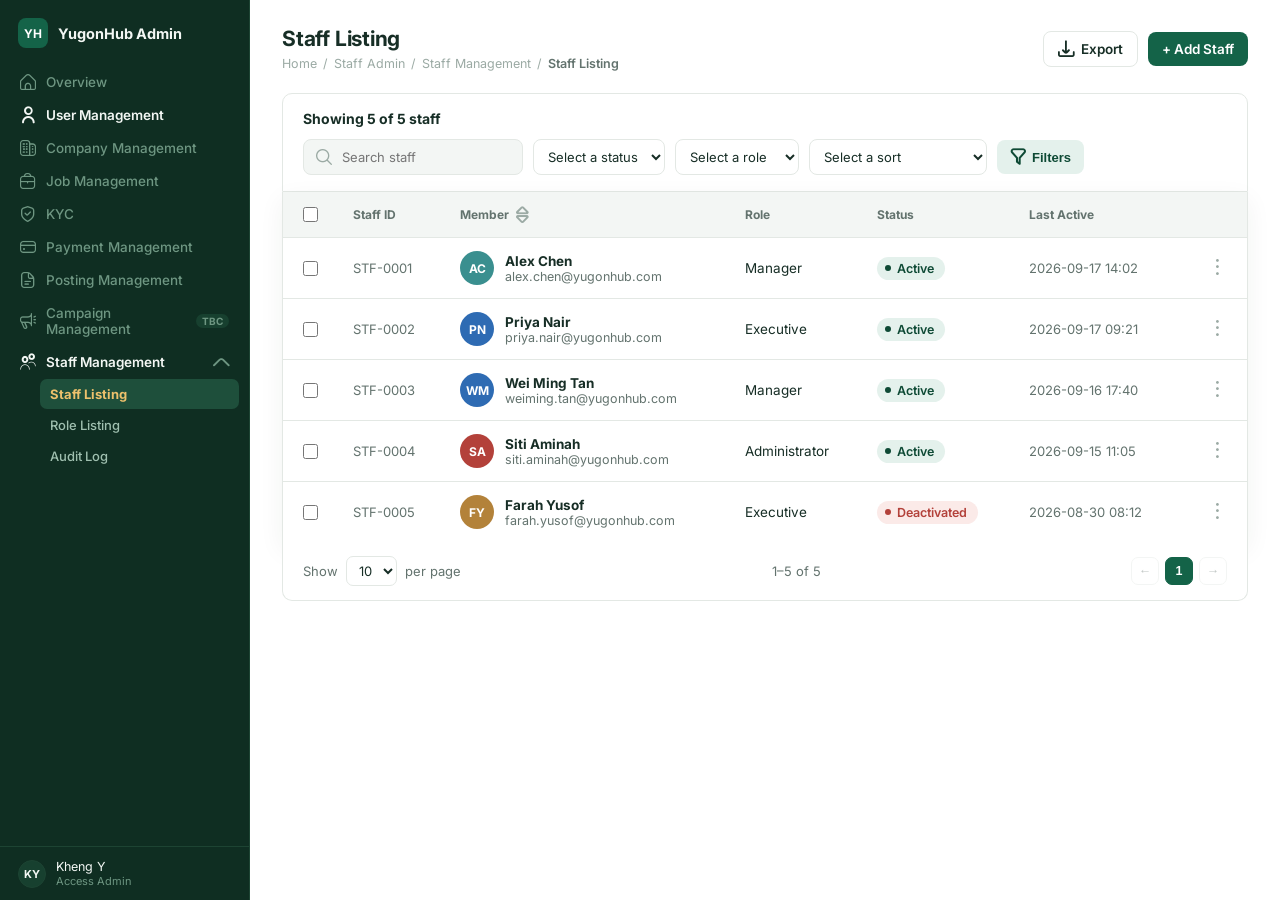
==== staff_management.html @ 285b8dcd "update the base pages, include user management" ====
<!DOCTYPE html>
<html lang="en">
<head>
<meta charset="UTF-8">
<meta name="viewport" content="width=device-width, initial-scale=1.0">
<title>YugonHub Staff Admin — Staff Management</title>
<link rel="preconnect" href="https://fonts.googleapis.com">
<link rel="preconnect" href="https://fonts.gstatic.com" crossorigin>
<link href="https://fonts.googleapis.com/css2?family=Inter:wght@400;500;600;700&display=swap" rel="stylesheet">
<link rel="stylesheet" href="css/style.css">
</head>
<body>

<!-- ================= SIDEBAR ================= -->
<div class="sidebar">
  <div class="sidebar-head">
    <div class="brand-badge">YH</div>
    <div class="brand-name">YugonHub Admin</div>
  </div>
  <!-- <div class="sidebar-search">
    <i class="fi fi-rr-search"></i>
    Search <span class="kbd">&#8984; /</span>
  </div> -->
  <div class="nav">
    <div class="nav-item disabled"><i class="fi fi-rr-home"></i> Overview</div>
    <a class="nav-item" href="user_management.html"><i class="fi fi-rr-user"></i> User Management</a>
    <div class="nav-item disabled"><i class="fi fi-rr-building"></i> Company Management</div>
    <div class="nav-item disabled"><i class="fi fi-rr-briefcase"></i> Job Management</div>
    <div class="nav-item disabled"><i class="fi fi-rr-shield-check"></i> KYC</div>
    <div class="nav-item disabled"><i class="fi fi-rr-credit-card"></i> Payment Management</div>
    <div class="nav-item disabled"><i class="fi fi-rr-document"></i> Posting Management</div>
    <div class="nav-item disabled">
      <i class="fi fi-rr-megaphone"></i>
      Campaign Management <span class="nav-note">TBC</span>
    </div>

    <div class="nav-group">
      <div class="nav-item" id="staff-nav-toggle">
        <i class="fi fi-rr-users"></i>
        Staff Management
        <i class="fi fi-rr-angle-down chev open" id="staff-nav-chev"></i>
      </div>
      <div class="nav-sub open" id="staff-nav-sub">
        <div class="nav-sub-item active" data-view="staff">Staff Listing</div>
        <div class="nav-sub-item" data-view="role">Role Listing</div>
        <div class="nav-sub-item" data-view="audit">Audit Log</div>
      </div>
    </div>
  </div>
  <div class="sidebar-foot">
    <div class="avatar">KY</div>
    <div class="who">Kheng Y<div class="role">Access Admin</div></div>
  </div>
</div>

<!-- ================= MAIN ================= -->
<div class="main">
  <div class="page">

    <div class="header-row">
      <div class="header-left">
        <h1 id="page-title">Staff Listing</h1>
        <div class="crumbs">Home <span class="sep">/</span> Staff Admin <span class="sep">/</span> Staff Management <span class="sep">/</span> <span class="current" id="crumb-current">Staff Listing</span></div>
      </div>
      <div class="header-actions">
        <button class="btn btn-ghost"><i class="fi fi-rr-download"></i> Export</button>
        <button class="btn btn-primary" id="btn-add-staff">+ Add Staff</button>
        <button class="btn btn-primary" id="btn-add-role" style="display:none;">+ Add Role</button>
      </div>
    </div>

    <!-- ===================== STAFF LISTING ===================== -->
    <div class="view active" id="view-staff">
      <div class="toolbar">
        <div class="toolbar-title" id="staff-showing">Showing 5 of 5 staff</div>
        <div class="toolbar-controls">
          <div class="search-input">
            <i class="fi fi-rr-search"></i>
            <input id="staff-search" placeholder="Search staff">
          </div>
          <select class="select-ctl" id="staff-status-filter">
            <option value="">Select a status</option>
            <option value="Active">Active</option>
            <option value="Deactivated">Deactivated</option>
          </select>
          <select class="select-ctl" id="staff-role-filter">
            <option value="">Select a role</option>
            <option value="Administrator">Administrator</option>
            <option value="Manager">Manager</option>
            <option value="Executive">Executive</option>
          </select>
          <select class="select-ctl" id="staff-sort">
            <option value="name">Select a sort</option>
            <option value="name">Name (A&ndash;Z)</option>
            <option value="recent">Most recently created</option>
          </select>
          <button class="filter-btn"><i class="fi fi-rr-filter"></i> Filters</button>
        </div>
      </div>
      <div class="table-card">
        <table>
          <thead>
            <tr>
              <th class="col-check"><input type="checkbox" id="staff-check-all"></th>
              <th><div class="th-inner">Staff ID</div></th>
              <th><div class="th-inner">Member <i class="fi fi-rr-sort sort-ic"></i></div></th>
              <th><div class="th-inner">Role</div></th>
              <th><div class="th-inner">Status</div></th>
              <th><div class="th-inner">Last Active</div></th>
              <th></th>
            </tr>
          </thead>
          <tbody id="staff-tbody"></tbody>
        </table>
      </div>
      <div class="pagination">
        <div class="per-page">Show <select><option>10</option></select> per page</div>
        <div id="staff-page-info">1&ndash;5 of 5</div>
        <div class="page-controls">
          <button class="page-btn" disabled>&#8592;</button>
          <button class="page-btn active">1</button>
          <button class="page-btn" disabled>&#8594;</button>
        </div>
      </div>
    </div>

    <!-- ===================== ROLE LISTING ===================== -->
    <div class="view" id="view-role">
      <div class="toolbar">
        <div class="toolbar-title" id="role-showing">Showing 8 of 8 roles</div>
        <div class="toolbar-controls">
          <div class="search-input">
            <i class="fi fi-rr-search"></i>
            <input id="role-search" placeholder="Search roles">
          </div>
          <select class="select-ctl" id="role-sort">
            <option value="">Select a sort</option>
            <option value="name">Name (A&ndash;Z)</option>
            <option value="count">Most staff assigned</option>
          </select>
          <button class="filter-btn"><i class="fi fi-rr-filter"></i> Filters</button>
        </div>
      </div>
      <div class="table-card">
        <table>
          <thead>
            <tr>
              <th class="col-check"><input type="checkbox" id="role-check-all"></th>
              <th><div class="th-inner">Role <i class="fi fi-rr-sort sort-ic"></i></div></th>
              <th><div class="th-inner">Role Status</div></th>
              <th><div class="th-inner">Functions Assigned</div></th>
              <th><div class="th-inner">Staff Assigned</div></th>
              <th><div class="th-inner">Last Updated</div></th>
              <th></th>
            </tr>
          </thead>
          <tbody id="role-tbody"></tbody>
        </table>
      </div>
      <div class="pagination">
        <div class="per-page">Show <select><option>10</option></select> per page</div>
        <div id="role-page-info">1&ndash;8 of 8</div>
        <div class="page-controls">
          <button class="page-btn" disabled>&#8592;</button>
          <button class="page-btn active">1</button>
          <button class="page-btn" disabled>&#8594;</button>
        </div>
      </div>
    </div>

    <!-- ===================== AUDIT LOG (combined) ===================== -->
    <div class="view" id="view-audit">
      <div class="toolbar">
        <div class="toolbar-title" id="audit-showing">Showing 0 of 0 events</div>
        <div class="toolbar-controls">
          <div class="search-input">
            <i class="fi fi-rr-search"></i>
            <input id="audit-search" placeholder="Search audit log">
          </div>
          <select class="select-ctl" id="audit-category-filter">
            <option value="">All categories</option>
            <option value="Staff">Staff</option>
            <option value="Role">Role</option>
          </select>
          <select class="select-ctl" id="audit-sort">
            <option value="newest">Newest first</option>
            <option value="oldest">Oldest first</option>
          </select>
          <button class="filter-btn"><i class="fi fi-rr-filter"></i> Filters</button>
        </div>
      </div>
      <div class="table-card">
        <table class="audit-table">
          <thead>
            <tr>
              <th><div class="th-inner">Date/Time</div></th>
              <th><div class="th-inner">Category</div></th>
              <th><div class="th-inner">Staff ID</div></th>
              <th><div class="th-inner">Role</div></th>
              <th><div class="th-inner">Action</div></th>
              <th><div class="th-inner">Previous Value</div></th>
              <th><div class="th-inner">New Value</div></th>
            </tr>
          </thead>
          <tbody id="audit-tbody"></tbody>
        </table>
      </div>
      <div class="pagination">
        <div class="per-page">Show <select><option>10</option></select> per page</div>
        <div id="audit-page-info">0 of 0</div>
        <div class="page-controls">
          <button class="page-btn" disabled>&#8592;</button>
          <button class="page-btn active">1</button>
          <button class="page-btn" disabled>&#8594;</button>
        </div>
      </div>
    </div>

  </div>
</div>

<!-- ===================== OVERLAY ===================== -->
<div class="overlay" id="overlay"></div>

<!-- ===================== STAFF DRAWER ===================== -->
<div class="drawer" id="staff-drawer">
  <div class="drawer-head">
    <div><h2 id="staff-drawer-title">Add Staff</h2><div class="drawer-sub" id="staff-drawer-sub">New staff account</div></div>
    <button class="drawer-close" data-close><i class="fi fi-rr-cross-small"></i></button>
  </div>
  <div class="drawer-tabs" id="staff-drawer-tabs">
    <button class="drawer-tab active" data-dtab="staff-details">Details</button>
    <button class="drawer-tab" data-dtab="staff-audit">Audit Log</button>
  </div>
  <div class="drawer-body">
    <div class="drawer-tabbody active" id="staff-details">
      <div class="field" id="staff-id-field">
        <label>Staff ID</label>
        <div class="value" data-view-field="staffId"></div>
        <div class="field-hint">Automatically generated by the system upon account creation.</div>
      </div>
      <div class="field"><label>Full Name</label><div class="value" data-view-field="name"></div><input data-edit-field="name" style="display:none"></div>
      <div class="field"><label>Email</label><div class="value" data-view-field="email"></div><input data-edit-field="email" style="display:none"></div>
      <div class="field">
        <label>Role</label><div class="value" data-view-field="role"></div>
        <select data-edit-field="role" style="display:none">
          <option>Administrator</option><option>Manager</option><option>Executive</option>
        </select>
        <div class="field-hint">Role determines back-office function access. Current role names are still pending Product confirmation.</div>
      </div>
      <div class="field" id="staff-status-field">
        <label>Status</label><div class="value" data-view-field="statusLabel"></div>
        <select data-edit-field="status" style="display:none"><option value="Active">Active</option><option value="Deactivated">Deactivated</option></select>
      </div>
      <div class="field" id="staff-created-field">
        <label>Created Date</label>
        <div class="value" data-view-field="createdDate"></div>
      </div>
      <div class="field" id="staff-updated-field">
        <label>Last Updated</label>
        <div class="value" data-view-field="lastUpdated"></div>
      </div>
    </div>
    <div class="drawer-tabbody" id="staff-audit">
      <table class="audit-table">
        <thead><tr><th>Date/Time</th><th>Staff ID</th><th>Role</th><th>Action</th><th>Previous Value</th><th>New Value</th></tr></thead>
        <tbody id="staff-audit-rows"></tbody>
      </table>
    </div>
  </div>
  <div class="drawer-foot" id="staff-drawer-foot"></div>
</div>

<!-- ===================== ROLE DRAWER ===================== -->
<div class="drawer" id="role-drawer">
  <div class="drawer-head">
    <div><h2 id="role-drawer-title">Add Role</h2><div class="drawer-sub" id="role-drawer-sub">New role template</div></div>
    <button class="drawer-close" data-close><i class="fi fi-rr-cross-small"></i></button>
  </div>
  <div class="drawer-tabs" id="role-drawer-tabs">
    <button class="drawer-tab active" data-dtab="role-details">Details</button>
    <button class="drawer-tab" data-dtab="role-function">Function Assignment</button>
    <button class="drawer-tab" data-dtab="role-audit">Audit Log</button>
  </div>
  <div class="drawer-body">
    <div class="drawer-tabbody active" id="role-details">
      <div class="field"><label>Role Name</label><div class="value" data-view-field="roleName"></div><input data-edit-field="roleName" style="display:none"></div>
      <div class="field" id="role-status-field">
        <label>Role Status</label><div class="value" data-view-field="roleStatusLabel"></div>
        <select data-edit-field="roleStatus" style="display:none"><option value="Active">Active</option><option value="Deactivated">Deactivated</option></select>
      </div>
      <div class="field" id="role-created-field">
        <label>Created Date</label><div class="value" data-view-field="roleCreated"></div>
      </div>
      <div class="field" id="role-updated-field">
        <label>Last Updated</label><div class="value" data-view-field="roleUpdated"></div>
      </div>
      <div class="empty-note">A Role is a predefined set of access permissions determining which back-office functions a staff member can access. Current role names (Administrator, Manager, Executive) are still pending Product confirmation.</div>
    </div>
    <div class="drawer-tabbody" id="role-function">
      <p class="muted-cell" style="margin-top:0;">Based on the current Staff Management scope. Final function list is still pending Product confirmation.</p>
      <div class="fn-group">
        <p class="fn-group-title">Staff Management</p>
        <div id="fn-group-staff"></div>
      </div>
      <div class="fn-group">
        <p class="fn-group-title">Role Management</p>
        <div id="fn-group-role"></div>
      </div>
    </div>
    <div class="drawer-tabbody" id="role-audit">
      <table class="audit-table">
        <thead><tr><th>Date/Time</th><th>Staff ID</th><th>Role</th><th>Action</th><th>Previous Value</th><th>New Value</th></tr></thead>
        <tbody id="role-audit-rows"></tbody>
      </table>
    </div>
  </div>
  <div class="drawer-foot" id="role-drawer-foot"></div>
</div>

<script src="js/script.js"></script>
</body>
</html>
---- css/style.css ----
:root {
    /* Main content \u2014 clean white, fixed regardless of viewer theme */
    --bg: #FFFFFF;
    --surface: #FFFFFF;
    --surface-alt: #F3F6F4;
    --border: #E3E8E4;
    --text: #172E26;
    --text-muted: #63736E;
    --text-faint: #9BAAA4;
    --primary: #146348;
    --primary-dark: #0E4A35;
    --primary-tint: #E4F1EC;
    --accent: #EDC16C;
    --danger: #B3413A;
    --danger-tint: #FBEAE8;
    --info: #2E6BB3;
    --info-tint: #E7F0FA;
    --radius: 10px;
    --shadow: 0 8px 24px rgba(23, 46, 38, 0.06);

    /* Sidebar \u2014 dark green, fixed regardless of viewer theme */
    --sidebar-bg: #0F2E22;
    --sidebar-bg-hover: #17402F;
    --sidebar-border: #1D4433;
    --sidebar-text: #F3F7F4;
    --sidebar-text-muted: #9FBFAF;
    --sidebar-text-faint: #6E9682;
    --sidebar-active-bg: #1E4F3B;
    --sidebar-active-text: #EDC16C;
  }

  * { box-sizing: border-box; }
  html, body { height: 100%; }
  body {
    margin: 0; background: var(--bg); color: var(--text);
    font-family: 'Inter', -apple-system, BlinkMacSystemFont, 'Segoe UI', sans-serif;
    -webkit-font-smoothing: antialiased; display: flex; min-height: 100vh;
  }
  .icon { width: 17px; height: 17px; flex-shrink: 0; }
  a { color: inherit; text-decoration: none; }

  /* ================= Sidebar ================= */
  .sidebar {
    width: 250px; flex-shrink: 0; background: var(--sidebar-bg); border-right: 1px solid var(--sidebar-border);
    display: flex; flex-direction: column; height: 100vh; position: sticky; top: 0; overflow-y: auto;
  }
  .sidebar-head { display: flex; align-items: center; gap: 10px; padding: 18px 18px 14px; }
  .brand-badge {
    width: 30px; height: 30px; border-radius: 8px; background: var(--primary); color: #fff;
    display: flex; align-items: center; justify-content: center; font-weight: 700; font-size: 12px; flex-shrink: 0;
  }
  .brand-name { font-weight: 700; font-size: 14.5px; flex: 1; color: var(--sidebar-text); }
  .sidebar-search {
    margin: 0 14px 14px; display: flex; align-items: center; gap: 8px;
    background: var(--sidebar-bg-hover); border: 1px solid var(--sidebar-border); border-radius: 8px;
    padding: 8px 10px; color: var(--sidebar-text-muted); font-size: 13px;
  }
  .sidebar-search .kbd {
    margin-left: auto; font-size: 10.5px; background: var(--sidebar-bg); border: 1px solid var(--sidebar-border);
    border-radius: 5px; padding: 1px 5px; color: var(--sidebar-text-faint);
  }
  .nav { flex: 1; padding: 4px 10px 16px; }
  .nav-item {
    display: flex; align-items: center; gap: 10px; padding: 8px 10px; border-radius: 8px;
    font-size: 13.5px; font-weight: 600; color: var(--sidebar-text); cursor: pointer; margin-bottom: 1px;
  }
  .nav-item:hover { background: var(--sidebar-bg-hover); }
  .nav-item.disabled { color: var(--sidebar-text-faint); cursor: default; font-weight: 500; }
  .nav-item.disabled:hover { background: transparent; }
  .nav-item .chev { margin-left: auto; transition: transform 0.15s ease; color: var(--sidebar-text-faint); }
  .nav-item .chev.open { transform: rotate(180deg); }
  .nav-note { font-size: 10px; font-weight: 700; color: var(--sidebar-text-faint); background: var(--sidebar-bg-hover); border-radius: 999px; padding: 1px 6px; margin-left: auto; }
  .nav-group { margin-bottom: 2px; }
  .nav-sub { padding-left: 30px; display: none; }
  .nav-sub.open { display: block; }
  .nav-sub-item {
    padding: 7px 10px; border-radius: 7px; font-size: 13px; color: var(--sidebar-text-muted); font-weight: 500; cursor: pointer; margin-bottom: 1px;
  }
  .nav-sub-item:hover { background: var(--sidebar-bg-hover); color: var(--sidebar-text); }
  .nav-sub-item.active { background: var(--sidebar-active-bg); color: var(--sidebar-active-text); font-weight: 700; }

  .sidebar-foot { padding: 12px 18px; border-top: 1px solid var(--sidebar-border); display: flex; align-items: center; gap: 10px; }
  .sidebar-foot .avatar { width: 28px; height: 28px; border-radius: 50%; background: var(--sidebar-bg-hover); border: 1px solid var(--sidebar-border); display: flex; align-items: center; justify-content: center; font-size: 11px; font-weight: 700; color: var(--sidebar-text); }
  .sidebar-foot .who { font-size: 12.5px; color: var(--sidebar-text); }
  .sidebar-foot .who .role { color: var(--sidebar-text-faint); font-size: 11px; }

  /* ================= Main ================= */
  .main { flex: 1; min-width: 0; }
  .page { max-width: 1240px; margin: 0 auto; padding: 26px 32px 60px; }

  .header-row { display: flex; align-items: center; justify-content: space-between; margin-bottom: 22px; gap: 16px; flex-wrap: wrap; }
  .header-left h1 { font-size: 21px; font-weight: 700; margin: 0 0 5px; letter-spacing: -0.01em; }
  .crumbs { font-size: 12.5px; color: var(--text-faint); display: flex; align-items: center; gap: 6px; }
  .crumbs .sep { color: var(--text-faint); }
  .crumbs .current { color: var(--text-muted); font-weight: 600; }
  .header-actions { display: flex; align-items: center; gap: 10px; }

  .btn {
    appearance: none; border: none; cursor: pointer; font-family: inherit;
    font-size: 13.5px; font-weight: 600; border-radius: 8px; padding: 9px 14px;
    display: inline-flex; align-items: center; gap: 7px; white-space: nowrap;
  }
  .btn-primary { background: var(--primary); color: #fff; }
  .btn-primary:hover { background: var(--primary-dark); }
  .btn-ghost { background: var(--surface); color: var(--text); border: 1px solid var(--border); }
  .btn-ghost:hover { background: var(--surface-alt); }

  /* ---- Toolbar ---- */
  .toolbar {
    display: flex; align-items: center; justify-content: space-between; gap: 12px;
    padding: 16px 20px; background: var(--surface); border: 1px solid var(--border);
    border-radius: var(--radius) var(--radius) 0 0; flex-wrap: wrap;
  }
  .toolbar-title { font-size: 14px; font-weight: 700; white-space: nowrap; }
  .toolbar-controls { display: flex; align-items: center; gap: 10px; flex-wrap: wrap; }
  .search-input {
    display: flex; align-items: center; gap: 8px; background: var(--surface-alt);
    border: 1px solid var(--border); border-radius: 8px; padding: 8px 12px; width: 220px; color: var(--text-faint);
  }
  .search-input input {
    border: none; background: transparent; outline: none; font-family: inherit; font-size: 13px;
    color: var(--text); width: 100%;
  }
  .select-ctl {
    font-family: inherit; font-size: 13px; color: var(--text); background: var(--surface);
    border: 1px solid var(--border); border-radius: 8px; padding: 8px 10px; cursor: pointer;
  }
  .filter-btn {
    display: flex; align-items: center; gap: 6px; background: var(--primary-tint); color: var(--primary-dark);
    border: 1px solid transparent; border-radius: 8px; padding: 8px 12px; font-size: 13px; font-weight: 700; cursor: pointer;
  }

  /* ---- Table ---- */
  .table-card { background: var(--surface); border: 1px solid var(--border); border-top: none; border-radius: 0; overflow: hidden; box-shadow: var(--shadow); }
  table { width: 100%; border-collapse: collapse; font-size: 13.5px; }
  thead th {
    text-align: left; font-size: 12px; color: var(--text-muted); font-weight: 700;
    padding: 12px 16px; border-bottom: 1px solid var(--border); background: var(--surface-alt);
    white-space: nowrap;
  }
  th .th-inner { display: flex; align-items: center; gap: 5px; cursor: pointer; }
  th .sort-ic { color: var(--text-faint); }
  tbody td { padding: 13px 16px; border-bottom: 1px solid var(--border); vertical-align: middle; }
  tbody tr:last-child td { border-bottom: none; }
  tbody tr:hover { background: var(--surface-alt); }
  .col-check { width: 40px; }
  input[type="checkbox"] { width: 15px; height: 15px; accent-color: var(--primary); cursor: pointer; }

  .member-cell { display: flex; align-items: center; gap: 11px; cursor: pointer; }
  .avatar-circle {
    width: 34px; height: 34px; border-radius: 50%; display: flex; align-items: center; justify-content: center;
    font-size: 12px; font-weight: 700; color: #fff; flex-shrink: 0;
  }
  .member-name { font-weight: 700; font-size: 13.5px; }
  .member-email { color: var(--text-muted); font-size: 12.5px; }

  .role-cell { display: flex; align-items: center; gap: 11px; cursor: pointer; }
  .role-icon {
    width: 34px; height: 34px; border-radius: 9px; display: flex; align-items: center; justify-content: center;
    background: var(--primary-tint); color: var(--primary-dark); flex-shrink: 0;
  }
  .role-name { font-weight: 700; font-size: 13.5px; }
  .role-desc { color: var(--text-muted); font-size: 12.5px; max-width: 320px; }

  .status-pill {
    display: inline-flex; align-items: center; gap: 6px; font-size: 12.5px; font-weight: 600;
    padding: 4px 11px 4px 8px; border-radius: 999px;
  }
  .status-pill .dot { width: 6px; height: 6px; border-radius: 50%; background: currentColor; flex-shrink: 0; }
  .st-active { background: var(--primary-tint); color: var(--primary-dark); }
  .st-disabled { background: var(--danger-tint); color: var(--danger); }

  .count-pill { font-size: 12px; font-weight: 700; color: var(--text); background: var(--surface-alt); border: 1px solid var(--border); border-radius: 999px; padding: 3px 10px; }
  .muted-cell { color: var(--text-muted); font-size: 13px; }

  .row-menu { position: relative; text-align: right; }
  .row-menu-btn { background: transparent; border: none; cursor: pointer; color: var(--text-faint); padding: 6px; border-radius: 6px; }
  .row-menu-btn:hover { background: var(--surface-alt); color: var(--text); }
  .row-menu-drop {
    position: absolute; right: 0; top: 32px; background: var(--surface); border: 1px solid var(--border);
    border-radius: 8px; box-shadow: var(--shadow); min-width: 140px; z-index: 20; display: none; overflow: hidden;
  }
  .row-menu-drop.open { display: block; }
  .row-menu-drop button {
    display: block; width: 100%; text-align: left; background: none; border: none; padding: 9px 12px;
    font-family: inherit; font-size: 13px; color: var(--text); cursor: pointer;
  }
  .row-menu-drop button:hover { background: var(--surface-alt); }
  .row-menu-drop button.danger-item { color: var(--danger); }

  .empty-cell { padding: 40px 20px; text-align: center; color: var(--text-faint); font-size: 13.5px; }

  /* ---- Pagination ---- */
  .pagination {
    display: flex; align-items: center; justify-content: space-between; padding: 14px 20px;
    border: 1px solid var(--border); border-top: none; border-radius: 0 0 var(--radius) var(--radius);
    background: var(--surface); font-size: 13px; color: var(--text-muted); flex-wrap: wrap; gap: 10px;
    margin-top: -1px;
  }
  .per-page { display: flex; align-items: center; gap: 8px; }
  .per-page select { font-family: inherit; font-size: 13px; border: 1px solid var(--border); border-radius: 7px; padding: 5px 8px; background: var(--surface); color: var(--text); }
  .page-controls { display: flex; align-items: center; gap: 6px; }
  .page-btn {
    width: 28px; height: 28px; border-radius: 7px; border: 1px solid var(--border); background: var(--surface);
    color: var(--text-muted); font-size: 12.5px; font-weight: 600; cursor: pointer; display: flex; align-items: center; justify-content: center;
  }
  .page-btn.active { background: var(--primary); color: #fff; border-color: var(--primary); }
  .page-btn[disabled] { opacity: 0.4; cursor: default; }

  .view { display: none; }
  .view.active { display: block; }

  /* ================= Overlay & Drawer ================= */
  .overlay { position: fixed; inset: 0; background: rgba(16,32,26,0.35); opacity: 0; pointer-events: none; transition: opacity 0.18s ease; z-index: 40; }
  .overlay.open { opacity: 1; pointer-events: auto; }
  .drawer {
    position: fixed; top: 50%; left: 50%; width: min(820px, 92vw); max-height: 86vh;
    background: var(--surface); border: 1px solid var(--border); border-radius: 16px;
    transform: translate(-50%, -50%) scale(0.97); opacity: 0; pointer-events: none;
    transition: transform 0.18s ease, opacity 0.18s ease; z-index: 41;
    display: flex; flex-direction: column; box-shadow: 0 24px 64px rgba(15, 30, 24, 0.28);
  }
  .drawer.open { transform: translate(-50%, -50%) scale(1); opacity: 1; pointer-events: auto; }
  .drawer-head { padding: 20px 24px; border-bottom: 1px solid var(--border); display: flex; align-items: flex-start; justify-content: space-between; }
  .drawer-head h2 { margin: 0 0 4px; font-size: 17px; font-weight: 700; }
  .drawer-head .drawer-sub { font-size: 13px; color: var(--text-muted); }
  .drawer-close { appearance: none; border: none; background: var(--surface-alt); cursor: pointer; width: 30px; height: 30px; border-radius: 8px; font-size: 15px; color: var(--text-muted); flex-shrink: 0; }
  .drawer-tabs { display: flex; gap: 2px; padding: 0 24px; border-bottom: 1px solid var(--border); flex-wrap: wrap; }
  .drawer-tab { appearance: none; border: none; background: transparent; cursor: pointer; font-family: inherit; font-size: 13px; font-weight: 600; color: var(--text-muted); padding: 12px 10px 10px; border-bottom: 2px solid transparent; white-space: nowrap; }
  .drawer-tab.active { color: var(--text); border-bottom-color: var(--primary); }
  .drawer-body { flex: 1; overflow-y: auto; padding: 22px 24px; }
  .drawer-foot { padding: 16px 24px; border-top: 1px solid var(--border); display: flex; justify-content: flex-end; gap: 10px; }
  .field { margin-bottom: 16px; }
  .field label { display: block; font-size: 12px; font-weight: 600; color: var(--text-muted); margin-bottom: 6px; }
  .field .value { font-size: 14px; padding: 10px 0; border-bottom: 1px solid var(--border); }
  .field input, .field select { width: 100%; font-family: inherit; font-size: 14px; color: var(--text); background: var(--surface); border: 1px solid var(--border); border-radius: 8px; padding: 9px 11px; }
  .field-hint { font-size: 12px; color: var(--text-muted); margin-top: 5px; }
  .tbc-pill { display: inline-block; font-size: 11px; font-weight: 700; color: #8A6416; background: #FBF1DC; border: 1px solid var(--accent); border-radius: 999px; padding: 2px 8px; margin-left: 6px; }
  .drawer-tabbody { display: none; }
  .drawer-tabbody.active { display: block; }
  .matrix-wrap { overflow-x: auto; border: 1px solid var(--border); border-radius: 8px; }
  table.matrix { min-width: 560px; }
  table.matrix thead th { text-align: center; }
  table.matrix thead th:first-child { text-align: left; }
  table.matrix td { text-align: center; padding: 10px 8px; }
  table.matrix td:first-child { text-align: left; font-size: 13px; font-weight: 600; }
  table.matrix input[type="checkbox"] { width: 16px; height: 16px; }
  .audit-row { display: flex; gap: 14px; padding: 12px 0; border-bottom: 1px solid var(--border); font-size: 13px; }
  .audit-row:last-child { border-bottom: none; }
  .audit-time { color: var(--text-muted); width: 118px; flex-shrink: 0; }
  .audit-actor { font-weight: 600; width: 110px; flex-shrink: 0; }
  .audit-action { color: var(--text); }
  .empty-note { background: var(--surface-alt); border: 1px solid var(--border); border-radius: 8px; padding: 12px 14px; font-size: 13px; color: var(--text-muted); margin-top: 4px; }

  /* ---- Audit table ---- */
  table.audit-table { font-size: 12.5px; }
  table.audit-table thead th { padding: 9px 10px; font-size: 11px; }
  table.audit-table td { padding: 9px 10px; vertical-align: top; }
  .audit-prev { color: var(--danger); text-decoration: line-through; }
  .audit-new { color: var(--primary-dark); font-weight: 600; }
  .cat-badge { display: inline-block; font-size: 11.5px; font-weight: 700; padding: 3px 9px; border-radius: 999px; }
  .cat-staff { background: var(--info-tint); color: var(--info); }
  .cat-role { background: var(--primary-tint); color: var(--primary-dark); }

  /* ---- Function checklist ---- */
  .fn-group { margin-bottom: 18px; }
  .fn-group-title { font-size: 12.5px; font-weight: 700; color: var(--text-muted); text-transform: uppercase; letter-spacing: 0.03em; margin: 0 0 8px; }
  .fn-row { display: flex; align-items: flex-start; gap: 10px; padding: 8px 0; border-bottom: 1px solid var(--border); }
  .fn-row:last-child { border-bottom: none; }
  .fn-row input[type="checkbox"] { margin-top: 2px; }
  .fn-name { font-weight: 600; font-size: 13.5px; }
  .fn-desc { color: var(--text-muted); font-size: 12.5px; margin-top: 1px; }

  /* ================= Uicons (regular-rounded), embedded as base64 ================= */
  @font-face {
    font-family: 'uicons-rr';
    src: url('../fonts/uicons-rr.woff2') format('woff2');
    font-weight: normal;
    font-style: normal;
    font-display: block;
  }
  .fi {
    font-family: 'uicons-rr' !important;
    font-style: normal;
    display: inline-flex;
    align-items: center;
    justify-content: center;
    line-height: 1;
    font-size: 16px;
    flex-shrink: 0;
  }
  .fi::before { content: ""; }
  .fi-rr-home::before { content: "\e9d2"; }
  .fi-rr-user::before { content: "\f3a9"; }
  .fi-rr-building::before { content: "\e2d5"; }
  .fi-rr-briefcase::before { content: "\e2af"; }
  .fi-rr-shield-check::before { content: "\f04f"; }
  .fi-rr-credit-card::before { content: "\e566"; }
  .fi-rr-document::before { content: "\e654"; }
  .fi-rr-megaphone::before { content: "\ebf5"; }
  .fi-rr-users::before { content: "\f404"; }
  .fi-rr-search::before { content: "\f015"; }
  .fi-rr-filter::before { content: "\e7d7"; }
  .fi-rr-menu-dots-vertical::before { content: "\ec0b"; }
  .fi-rr-angle-down::before { content: "\e08d"; }
  .fi-rr-download::before { content: "\e67e"; }
  .fi-rr-cross-small::before { content: "\e579"; }
  .fi-rr-sort::before { content: "\f114"; }
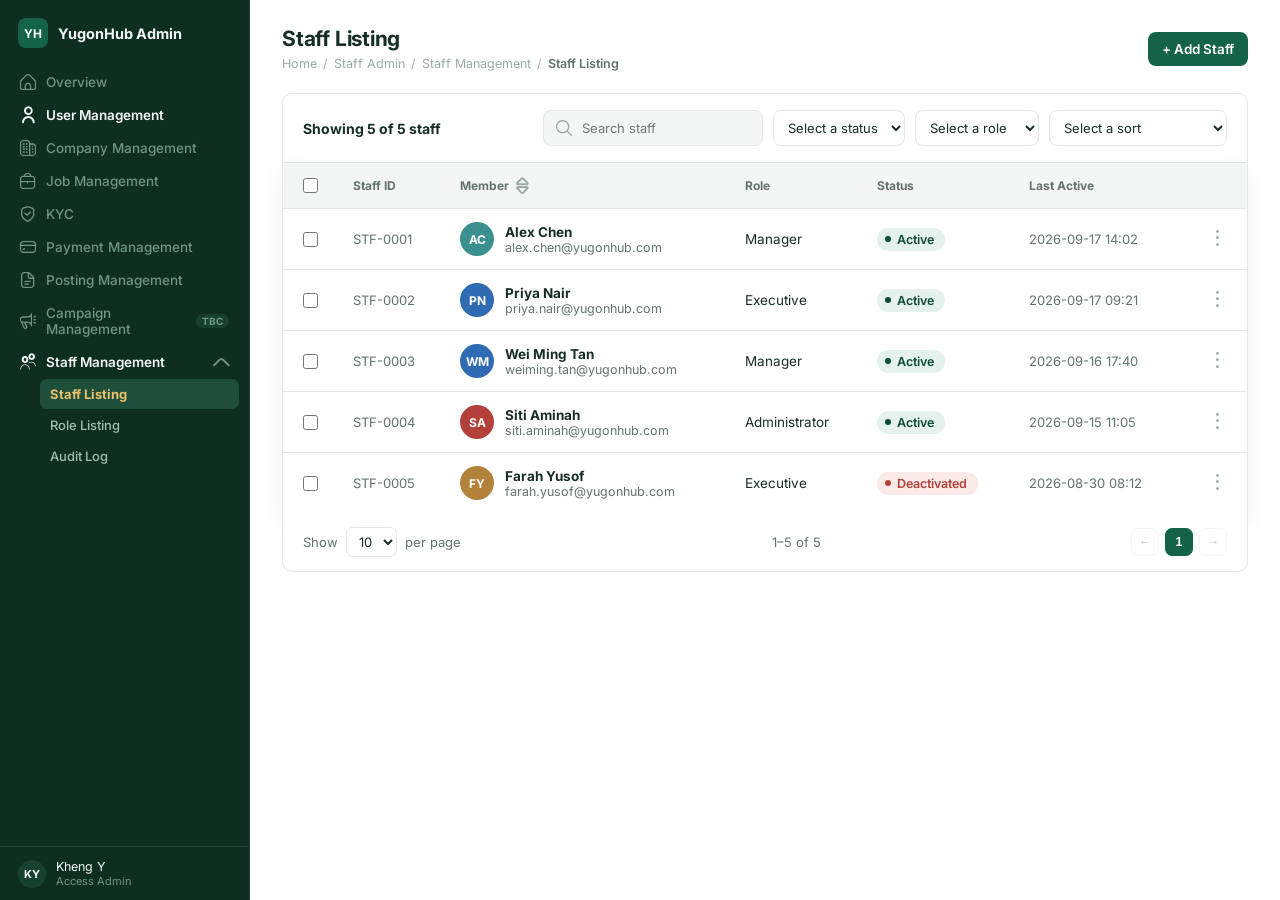
==== commit cfb65ac3: "temp hide filter and export" ====
--- a/staff_management.html
+++ b/staff_management.html
@@ -63,7 +63,7 @@
         <div class="crumbs">Home <span class="sep">/</span> Staff Admin <span class="sep">/</span> Staff Management <span class="sep">/</span> <span class="current" id="crumb-current">Staff Listing</span></div>
       </div>
       <div class="header-actions">
-        <button class="btn btn-ghost"><i class="fi fi-rr-download"></i> Export</button>
+        <button class="btn btn-ghost" style="display:none;"><i class="fi fi-rr-download"></i> Export</button>
         <button class="btn btn-primary" id="btn-add-staff">+ Add Staff</button>
         <button class="btn btn-primary" id="btn-add-role" style="display:none;">+ Add Role</button>
       </div>
@@ -94,7 +94,7 @@
             <option value="name">Name (A&ndash;Z)</option>
             <option value="recent">Most recently created</option>
           </select>
-          <button class="filter-btn"><i class="fi fi-rr-filter"></i> Filters</button>
+          <button class="filter-btn" style="display:none;"><i class="fi fi-rr-filter"></i> Filters</button>
         </div>
       </div>
       <div class="table-card">
@@ -138,7 +138,7 @@
             <option value="name">Name (A&ndash;Z)</option>
             <option value="count">Most staff assigned</option>
           </select>
-          <button class="filter-btn"><i class="fi fi-rr-filter"></i> Filters</button>
+          <button class="filter-btn" style="display:none;"><i class="fi fi-rr-filter"></i> Filters</button>
         </div>
       </div>
       <div class="table-card">
@@ -186,7 +186,7 @@
             <option value="newest">Newest first</option>
             <option value="oldest">Oldest first</option>
           </select>
-          <button class="filter-btn"><i class="fi fi-rr-filter"></i> Filters</button>
+          <button class="filter-btn" style="display:none;"><i class="fi fi-rr-filter"></i> Filters</button>
         </div>
       </div>
       <div class="table-card">
